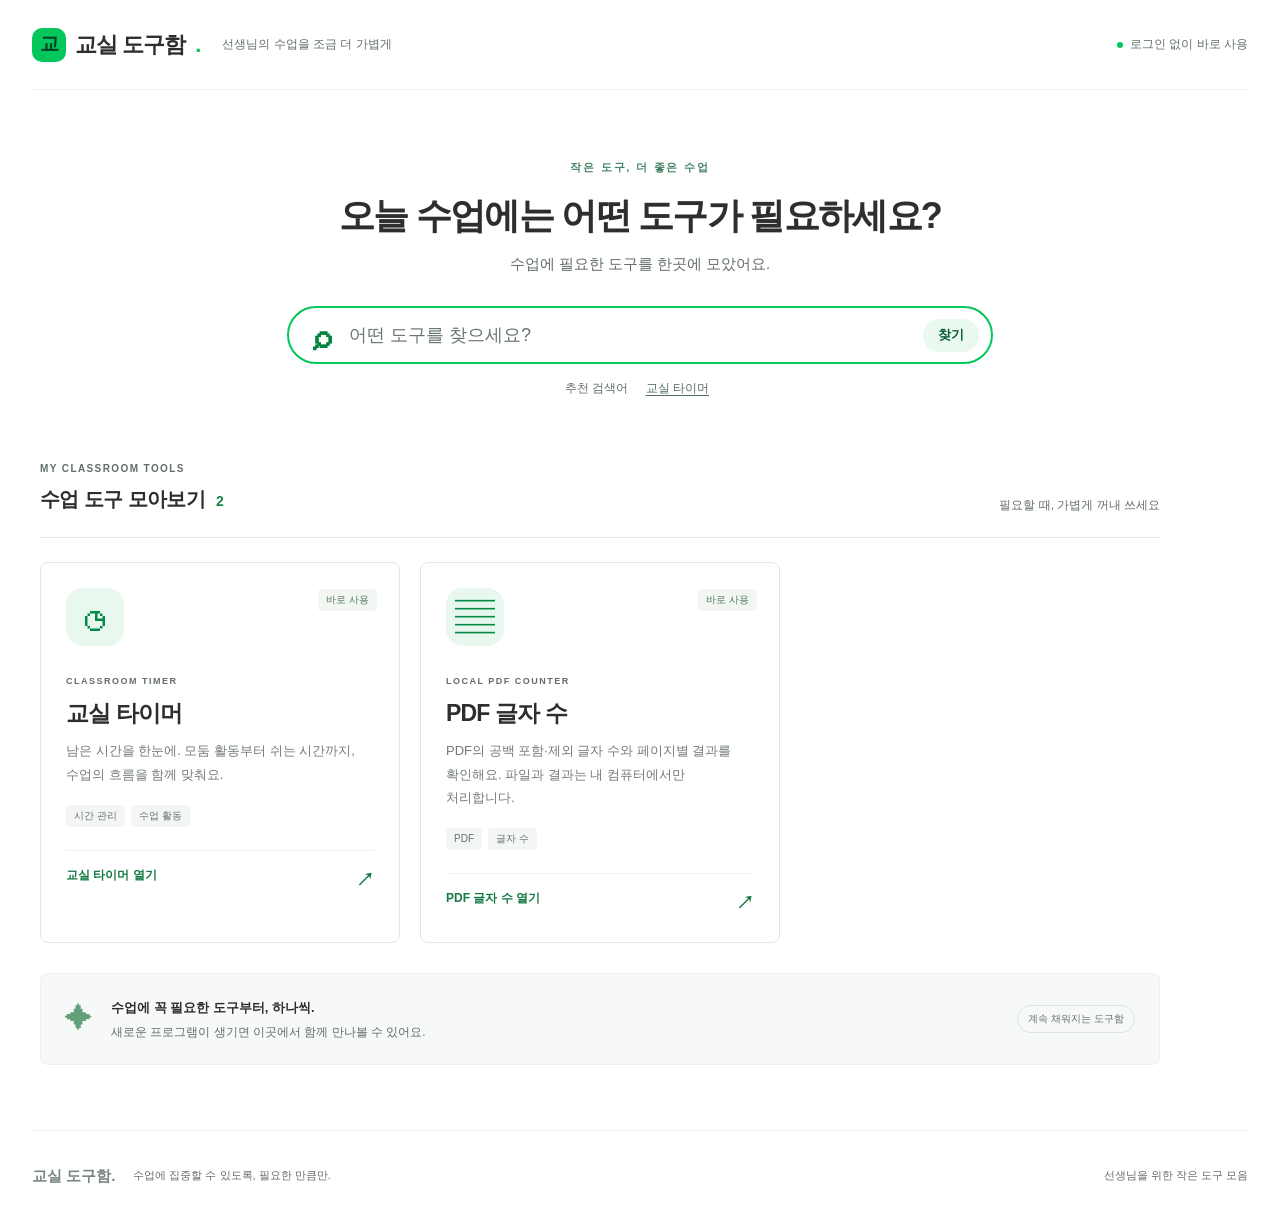
==== index.html @ 458b42a9 "Publish public timer and PDF hub; exclude private diary and runtime data" ====
<!doctype html>
<html lang="ko">
<head>
  <meta charset="utf-8">
  <meta name="viewport" content="width=device-width, initial-scale=1">
  <meta name="theme-color" content="#03c75a">
  <meta name="description" content="수업에 필요한 도구를 한곳에. 설치 없이 사용하는 교실 타이머와 교사 도구 허브.">
  <title>교실 도구함 · 수업에 필요한 작은 도구들</title>
  <link rel="stylesheet" href="styles.css">
  <script defer src="timer.js"></script>
  <script defer src="app.js"></script>
</head>
<body>
  <a class="skip" href="#main">본문으로 바로가기</a>
  <header class="topbar"><a class="brand" href="#/" aria-label="교실 도구함 홈"><span class="brand-mark">교</span>교실 도구함<span class="brand-dot">.</span></a><span class="top-note">선생님의 수업을 조금 더 가볍게</span><span class="local-badge"><i></i> 로그인 없이 바로 사용</span></header>
  <main id="main" tabindex="-1">
    <section id="hub-view">
      <div class="hero"><span class="eyebrow">작은 도구, 더 좋은 수업</span><h1>오늘 수업에는<br class="mobile-break"> 어떤 도구가 필요하세요?</h1><p>수업에 필요한 도구를 한곳에 모았어요.</p><form id="search-form" class="search" role="search"><span class="search-symbol" aria-hidden="true">⌕</span><label class="sr-only" for="search">프로그램 검색</label><input id="search" type="search" placeholder="어떤 도구를 찾으세요?" autocomplete="off"><button id="search-clear" type="button" aria-label="검색어 지우기" hidden>×</button><button class="search-submit" aria-label="검색">찾기</button></form><div class="search-hint">추천 검색어 <button type="button" id="suggest-timer">교실 타이머</button></div></div>
      <div class="hub-content"><div class="section-title"><div><span class="eyebrow">MY CLASSROOM TOOLS</span><h2>수업 도구 모아보기 <span id="tool-count">1</span></h2></div><span class="section-note">필요할 때, 가볍게 꺼내 쓰세요</span></div><div id="app-list" class="app-grid"></div><div id="empty-search" class="empty" hidden><span aria-hidden="true">⌕</span><h3>찾는 도구가 없어요</h3><p>다른 검색어를 입력하거나 전체 도구를 확인해 보세요.</p><button id="reset-search" class="button secondary">전체 도구 보기</button></div><p id="search-status" class="sr-only" role="status"></p><aside class="hub-tip"><span class="tip-icon" aria-hidden="true">✦</span><div><strong>수업에 꼭 필요한 도구부터, 하나씩.</strong><p>새로운 프로그램이 생기면 이곳에서 함께 만나볼 수 있어요.</p></div><span class="tip-tag">계속 채워지는 도구함</span></aside></div>
    </section>
    <section id="timer-view" hidden>
      <div class="timer-heading"><a href="#/" class="back-link">← 도구함으로</a><span class="privacy-note">입력한 정보는 저장하지 않아요</span></div>
      <div class="timer-page-title"><span class="eyebrow">CLASSROOM TIMER</span><h1>교실 타이머<span class="brand-dot">.</span></h1><p>활동의 시작부터 마무리까지, 함께 시간을 맞춰요.</p></div>
      <div class="timer-layout"><section id="timer-stage" class="timer-stage" aria-label="교실 타이머"><div class="stage-top"><span class="stage-label"><span class="live-dot"></span> 지금은 집중하는 시간</span><button id="fullscreen" class="icon-button" aria-label="전체 화면으로 보기">⛶ <span>전체 화면</span></button></div><div class="clock-content"><span id="state-label" class="state-pill">준비됐어요</span><div id="clock" class="clock" role="timer" aria-label="남은 시간" aria-live="off">05:00</div><p id="clock-caption">시간을 정하고 시작해 보세요</p><div class="progress-track" role="progressbar" aria-label="남은 시간 비율" aria-valuemin="0" aria-valuemax="100" aria-valuenow="100" id="progress"><div id="progress-fill"></div></div></div><div class="timer-controls"><button id="start" class="button primary"><span aria-hidden="true">▶</span> <span id="start-label">시작하기</span></button><button id="reset" class="button secondary">↻ 초기화</button></div><div class="stage-bottom"><span>수업의 흐름에 맞춰 자유롭게 사용하세요</span><span class="fullscreen-hint">Esc 키로 전체 화면 종료</span></div></section>
      <aside class="settings card"><div class="settings-title"><span class="settings-icon" aria-hidden="true">◷</span><h2>시간 설정</h2></div><p class="settings-description">활동에 필요한 시간을 정해 주세요.</p><fieldset id="time-fields"><legend class="sr-only">타이머 시간 설정</legend><span class="field-label">빠른 시간 선택</span><div class="presets"><button type="button" data-minutes="1">1분</button><button type="button" data-minutes="3">3분</button><button type="button" data-minutes="5" aria-pressed="true">5분</button><button type="button" data-minutes="10">10분</button></div><div class="divider"></div><span class="field-label">직접 입력</span><div class="time-inputs"><div><label for="minutes">분</label><input id="minutes" type="number" min="0" max="99" step="1" value="5" inputmode="numeric" aria-describedby="input-help input-error"></div><span class="colon" aria-hidden="true">:</span><div><label for="seconds">초</label><input id="seconds" type="number" min="0" max="59" step="1" value="0" inputmode="numeric" aria-describedby="input-help input-error"></div></div><p id="input-help" class="input-help">1초부터 99분 59초까지 설정할 수 있어요.</p></fieldset><p id="input-error" class="error" role="alert" hidden></p><p id="locked-help" class="input-help" hidden>시간을 바꾸려면 먼저 초기화해 주세요.</p><div class="divider"></div><label class="sound-row" for="sound"><span><strong>종료 알림음</strong><small>시간이 끝나면 소리로 알려드려요</small></span><input id="sound" type="checkbox" role="switch" checked></label><button id="test-sound" class="text-button" type="button">♪ 알림음 미리 듣기</button><p id="notice" class="notice" role="status"></p><div class="settings-tip"><strong>수업 전 확인해 주세요</strong><p>PC 음량과 절전 설정을 확인하면<br>더 편하게 사용할 수 있어요.</p></div></aside></div>
      <p id="timer-announcement" class="sr-only" role="status" aria-live="polite"></p>
    </section>
    <section id="not-found" class="empty" hidden><h1>페이지를 찾을 수 없어요</h1><a href="#/" class="button primary">도구함으로 돌아가기</a></section>
  </main>
  <footer><a class="footer-brand" href="#/">교실 도구함.</a><span>수업에 집중할 수 있도록, 필요한 만큼만.</span><span class="footer-right">선생님을 위한 작은 도구 모음</span></footer>
  <dialog id="leave-dialog"><h2>도구함으로 돌아갈까요?</h2><p>이동하면 실행 중인 타이머가 종료됩니다.</p><div class="dialog-actions"><button id="leave-cancel" class="button secondary">계속 사용하기</button><button id="leave-confirm" class="button primary">이동하기</button></div></dialog>
</body>
</html>
---- styles.css ----
:root{--page-bg:#fff;--text-body:#2e2e2e;--brand-primary:#03c75a;--border-default:#e3e5e8;--surface-subtle:#f5f7f8;--green-dark:#075c32;--muted:#727b77}*{box-sizing:border-box}body{margin:0;color:var(--text-body);background:var(--page-bg);font:14.7px/1.6 -apple-system,BlinkMacSystemFont,"Malgun Gothic","맑은 고딕",sans-serif}button,input{font:inherit}button,a,input{-webkit-tap-highlight-color:transparent}button{cursor:pointer}a{color:inherit;text-decoration:none}button:disabled{cursor:default;opacity:.45}[hidden]{display:none!important}:focus-visible{outline:2px solid #176bce;outline-offset:4px}button{transition:background .15s,color .15s}h1,h2,h3,p{margin:0}.sr-only,.skip{position:absolute;width:1px;height:1px;padding:0;overflow:hidden;clip:rect(0,0,0,0);white-space:nowrap}.skip:focus{width:auto;height:auto;clip:auto;padding:12px;z-index:10;background:white}.topbar{max-width:1280px;margin:0 auto;height:90px;display:flex;align-items:center;gap:22px;border-bottom:1px solid #edf0ee}.brand{font-weight:800;font-size:22px;letter-spacing:-1px;display:flex;align-items:center;gap:9px}.brand-mark{font-size:19px;display:grid;place-items:center;background:var(--brand-primary);width:34px;height:34px;border-radius:10px;color:#053e22}.brand-dot{color:var(--brand-primary);margin-left:1px}.top-note{color:#818883;font-size:12px}.local-badge{margin-left:auto;font-size:12px;color:#62736a;display:flex;align-items:center;gap:7px}.local-badge i,.live-dot{width:6px;height:6px;background:var(--brand-primary);border-radius:50%;display:inline-block}main{min-height:calc(100vh - 180px)}.hero{text-align:center;padding:65px 20px 56px}.eyebrow{font-size:11px;font-weight:700;letter-spacing:1.8px;color:#478365}.hero h1{font-size:36px;letter-spacing:-1.7px;line-height:1.4;margin-top:12px}.hero>p{color:var(--muted);margin-top:12px}.search{max-width:706px;height:58px;display:flex;align-items:center;border:2px solid var(--brand-primary);border-radius:30px;margin:30px auto 0;padding:0 12px 0 24px;gap:16px;text-align:left}.search-symbol{font-size:35px;font-weight:700;color:#00843d;line-height:1}.search input{border:0;outline:none;min-width:0;flex:1;font-size:18px;background:none}.search input::placeholder{color:#9ca59f}.search:focus-within{box-shadow:0 0 0 3px #03c75a18}.search button{border:0;background:none;font-size:20px;color:#427254}.search .search-submit{font-size:13px;border-radius:20px;background:#eaf9f0;padding:6px 15px;color:var(--green-dark);font-weight:700}.search-hint{margin-top:14px;color:#8c948f;font-size:12px}.search-hint button{margin-left:8px;border:0;background:none;color:#536d5e;font-size:12px;text-decoration:underline;text-underline-offset:3px}.hub-content{max-width:1120px;margin:0 auto 65px}.section-title{display:flex;justify-content:space-between;align-items:end;padding-bottom:22px;border-bottom:1px solid var(--border-default);margin-bottom:24px}.section-title .eyebrow{font-size:10px;letter-spacing:1.4px;color:#8a958e}.section-title h2{font-size:20px;letter-spacing:-.6px;margin-top:4px}.section-title h2>span{font-size:14px;color:#148346;margin-left:6px}.section-note{font-size:12px;color:#869089}.app-grid{display:grid;grid-template-columns:repeat(3,minmax(0,1fr));gap:20px}.app-card{border:1px solid var(--border-default);border-radius:8px;padding:25px;position:relative;display:block;background:white}.app-card:hover{border-color:#8acfa8;background:#fcfffd}.app-icon{width:58px;height:58px;display:grid;place-items:center;border-radius:17px;background:#e8f8ee;color:#07894a;font-size:40px;line-height:1;margin-bottom:22px}.app-badge{position:absolute;right:22px;top:26px;font-size:10px;padding:3px 8px;background:#f2f7f4;color:#537762;border-radius:4px}.app-label{font-size:9px;letter-spacing:1.5px;font-weight:700;color:#8d9991}.app-card h3{font-size:23px;letter-spacing:-.8px;margin:3px 0 8px}.app-card p{font-size:13px;color:#727b76;line-height:1.8;min-height:48px;word-break:keep-all}.tags{display:flex;gap:6px;margin:18px 0 23px}.tags span{font-size:10px;background:#f4f6f5;color:#66746b;border-radius:4px;padding:3px 8px}.app-action{display:flex;justify-content:space-between;border-top:1px solid #eef1ef;padding-top:15px;font-size:12px;font-weight:700;color:#147a43}.app-action span{font-size:18px}.hub-tip{margin-top:30px;background:#f7f9f8;border:1px solid #edf1ee;border-radius:8px;padding:22px 24px;display:flex;align-items:center;gap:18px}.tip-icon{color:#61a17a;font-size:28px}.hub-tip strong{font-size:13px}.hub-tip p{font-size:12px;color:#828b85;margin-top:3px}.tip-tag{margin-left:auto;font-size:10px;color:#89978d;border:1px solid #dde5df;border-radius:20px;padding:5px 10px}footer{max-width:1280px;margin:0 auto;border-top:1px solid #edf0ee;min-height:90px;display:flex;align-items:center;gap:18px;font-size:11px;color:#929992}.footer-brand{font-weight:800;font-size:15px;color:#78877d}.footer-right{margin-left:auto}.mobile-break{display:none}.empty{text-align:center;padding:60px 20px}.empty>span{font-size:44px;color:#90aa9a}.empty p{margin:12px 0 20px;color:var(--muted)}#timer-view{max-width:1120px;margin:0 auto;padding-bottom:55px}.timer-heading{display:flex;justify-content:space-between;padding-top:24px;align-items:center}.back-link{font-size:12px;color:#627569}.back-link:hover{text-decoration:underline}.privacy-note{font-size:11px;color:#929b95}.timer-page-title{margin:35px 0 30px}.timer-page-title h1{font-size:32px;letter-spacing:-1.2px;margin-top:4px}.timer-page-title p{margin-top:7px;color:#7a857d;font-size:13px}.timer-layout{display:grid;grid-template-columns:minmax(0,1fr) 315px;gap:24px;align-items:start}.timer-stage{border:1px solid #dce8e0;border-radius:8px;padding:24px 28px;background:#fcfefd;display:flex;flex-direction:column;min-width:0}.stage-top{display:flex;align-items:center;justify-content:space-between;gap:10px}.stage-label{font-size:12px;color:#5a7865;display:flex;gap:8px;align-items:center}.icon-button{border:1px solid #e1e9e4;background:white;border-radius:5px;font-size:17px;color:#5e7166;padding:4px 9px;white-space:nowrap}.icon-button span{font-size:11px;margin-left:3px}.icon-button:hover{background:#edf7f1}.clock-content{text-align:center;padding:40px 0 30px}.state-pill{display:inline-block;background:#edf6f0;color:#47785c;padding:4px 12px;border-radius:20px;font-size:11px;font-weight:700}.clock{font-family:ui-monospace,"Cascadia Code",Consolas,monospace;font-variant-numeric:tabular-nums;font-size:clamp(64px,9.8vw,138px);letter-spacing:-8px;line-height:1.45;font-weight:600;color:#183e2b;margin:8px 0}.clock-content p{font-size:12px;color:#7f8e84}.progress-track{height:5px;background:#e7eee9;border-radius:10px;overflow:hidden;width:80%;margin:32px auto 0}.progress-track>div{height:100%;width:100%;background:var(--brand-primary);border-radius:10px}.timer-controls{display:flex;justify-content:center;gap:10px}.button{display:inline-flex;align-items:center;justify-content:center;gap:9px;padding:12px 22px;border-radius:6px;border:1px solid transparent;font-size:14px;font-weight:700;min-height:46px}.primary{background:var(--brand-primary);color:#053c21}.primary:hover{background:#08b354}.secondary{background:white;border-color:#dfe7e1;color:#52695b}.secondary:hover{background:#f0f6f2}#start{min-width:182px}.stage-bottom{display:flex;justify-content:center;border-top:1px solid #eaf0ec;margin-top:32px;padding-top:17px;font-size:10px;color:#8f9c93}.fullscreen-hint{display:none}.card{border:1px solid var(--border-default);border-radius:8px;padding:24px}.settings-title{display:flex;align-items:center;gap:8px}.settings-title h2{font-size:16px}.settings-icon{font-size:22px;color:#59956e}.settings-description{font-size:11px;color:#859087;margin:6px 0 22px}fieldset{padding:0;margin:0;border:0;min-width:0}.field-label{font-size:12px;font-weight:700;color:#5c6c61}.presets{display:grid;grid-template-columns:repeat(4,1fr);gap:6px;margin-top:10px}.presets button{border:1px solid #e0e7e2;background:white;border-radius:5px;padding:8px 0;font-size:12px;color:#64766a}.presets button[aria-pressed=true]{background:#eaf9f0;border-color:#7bc89a;color:#126536;font-weight:700}.presets button:hover{background:#edf7f0}.divider{height:1px;background:#edf0ee;margin:22px 0}.time-inputs{display:flex;gap:12px;align-items:end;margin-top:12px}.time-inputs>div{flex:1;min-width:0}.time-inputs label{font-size:11px;color:#829087;display:block;margin-bottom:5px}.time-inputs input{width:100%;height:48px;border:1px solid #dee6e0;border-radius:5px;text-align:center;font-size:22px;color:#32543e;background:#fff;font-variant-numeric:tabular-nums}.time-inputs input[aria-invalid=true]{border-color:#bc4231}.colon{height:48px;line-height:48px;color:#829087}.input-help{font-size:10px;color:#7c8a81;margin-top:10px}.sound-row{display:flex;align-items:center;justify-content:space-between;gap:10px}.sound-row strong{display:block;font-size:12px}.sound-row small{display:block;color:#86928a;font-size:10px;margin-top:4px}.sound-row input{appearance:none;width:35px;height:21px;background:#aab5ae;border-radius:20px;position:relative;flex-shrink:0;cursor:pointer}.sound-row input:checked{background:#119a50}.sound-row input:before{content:"";position:absolute;width:15px;height:15px;border-radius:50%;background:white;left:3px;top:3px}.sound-row input:checked:before{left:17px}.text-button{border:0;background:none;color:#326d48;font-size:11px;padding:9px 0;text-decoration:underline;text-underline-offset:3px}.settings-tip{padding:14px;background:#f6f8f6;border-radius:5px;margin-top:15px}.settings-tip strong{font-size:11px;color:#68796c}.settings-tip p{font-size:10px;color:#89948c;margin-top:5px}.error,.notice{font-size:11px;color:#a43c29;margin-top:8px;overflow-wrap:anywhere}.notice:empty{display:none}[data-state=finished] .state-pill{background:#fff0de;color:#8e4e0c}[data-state=finished] .clock{color:#a15916}[data-state=paused] .state-pill{background:#fff5de;color:#855f20}dialog{border:1px solid var(--border-default);border-radius:12px;padding:28px;max-width:calc(100vw - 32px);box-shadow:0 15px 70px #12322222}dialog::backdrop{background:#132b2166}dialog h2{font-size:20px}dialog p{margin:12px 0 24px;color:#6a786e;font-size:13px}.dialog-actions{display:flex;gap:8px;justify-content:flex-end}#timer-stage:fullscreen{background:#fcfefd;padding:32px 5vw;border:0;border-radius:0;width:100%;height:100%;overflow:auto;justify-content:space-between}#timer-stage:fullscreen .clock-content{padding:10px 0}#timer-stage:fullscreen .clock{font-size:clamp(64px,min(22vw,35vh),340px);letter-spacing:-.05em;line-height:1.2}#timer-stage:fullscreen .clock-caption{font-size:20px}#timer-stage:fullscreen .state-pill{font-size:16px}#timer-stage:fullscreen .stage-bottom{justify-content:space-between}#timer-stage:fullscreen .fullscreen-hint{display:inline}#timer-stage:fullscreen .progress-track{margin-top:20px}#timer-stage:fullscreen .button{font-size:18px;min-height:54px}.timer-stage:fullscreen .timer-controls{margin-top:12px}@media(min-width:1600px){.hero{padding-top:80px;padding-bottom:65px}}@media(max-width:1350px){.topbar,footer{margin-left:32px;margin-right:32px}.hub-content,#timer-view{margin-left:40px;margin-right:40px}}@media(max-width:1023px){.app-grid{grid-template-columns:repeat(2,minmax(0,1fr))}.timer-layout{grid-template-columns:1fr}.settings{max-width:none}.clock{font-size:clamp(80px,17vw,150px)}.settings-tip br{display:none}.settings-description{margin-bottom:15px}.top-note{display:none}.clock-content{padding-top:25px}}@media(max-width:600px){.topbar{height:72px;margin:0 20px}.brand{font-size:18px}.brand-mark{width:29px;height:29px;font-size:16px}.local-badge{font-size:10px}.hero{padding:44px 20px 40px}.hero h1{font-size:27px;letter-spacing:-1px}.hero>p{font-size:12px}.mobile-break{display:block}.search{height:54px;padding-left:16px;gap:10px}.search input{font-size:14px}.search .search-submit{font-size:11px;padding:5px 10px}.hub-content,#timer-view{margin-left:20px;margin-right:20px}.app-grid{grid-template-columns:1fr}.section-note,.tip-tag,.privacy-note{display:none}.section-title h2{font-size:19px}.hub-tip{padding:18px 16px;gap:12px}.hub-tip strong{font-size:12px}.hub-tip p{font-size:11px}.hub-content{margin-bottom:40px}footer{margin:0 20px;flex-wrap:wrap;gap:8px 12px;padding:20px 0}.footer-right{width:100%;margin:0}.timer-page-title{margin:25px 0}.timer-page-title h1{font-size:28px}.timer-page-title p{font-size:11px}.timer-stage{padding:18px 16px}.stage-label{font-size:10px}.icon-button{font-size:15px}.clock{font-size:clamp(60px,19vw,110px);letter-spacing:-4px}.clock-content{padding:28px 0}.clock-content p{font-size:11px}#start{min-width:0;flex:1}.timer-controls .button{padding:11px 16px}.stage-bottom{font-size:9px}.settings{padding:20px}.dialog-actions{flex-wrap:wrap}#timer-stage:fullscreen{padding:20px}#timer-stage:fullscreen .clock{font-size:clamp(50px,min(23vw,35vh),340px)}#timer-stage:fullscreen .stage-bottom{flex-wrap:wrap;gap:8px}}@media(prefers-reduced-motion:reduce){*{transition:none!important;scroll-behavior:auto!important}}
:root{--muted:#626e66}
/* Keep small helper text readable on white and pale surfaces. */
.top-note,.local-badge,.section-note,.section-title .eyebrow,.search-hint,.app-label,.hub-tip p,.tip-tag,.privacy-note,.timer-page-title p,.clock-content p,.stage-bottom,.settings-description,.time-inputs label,.input-help,.sound-row small,.settings-tip p,footer{color:#626e66}
.search input::placeholder{color:#69766d}
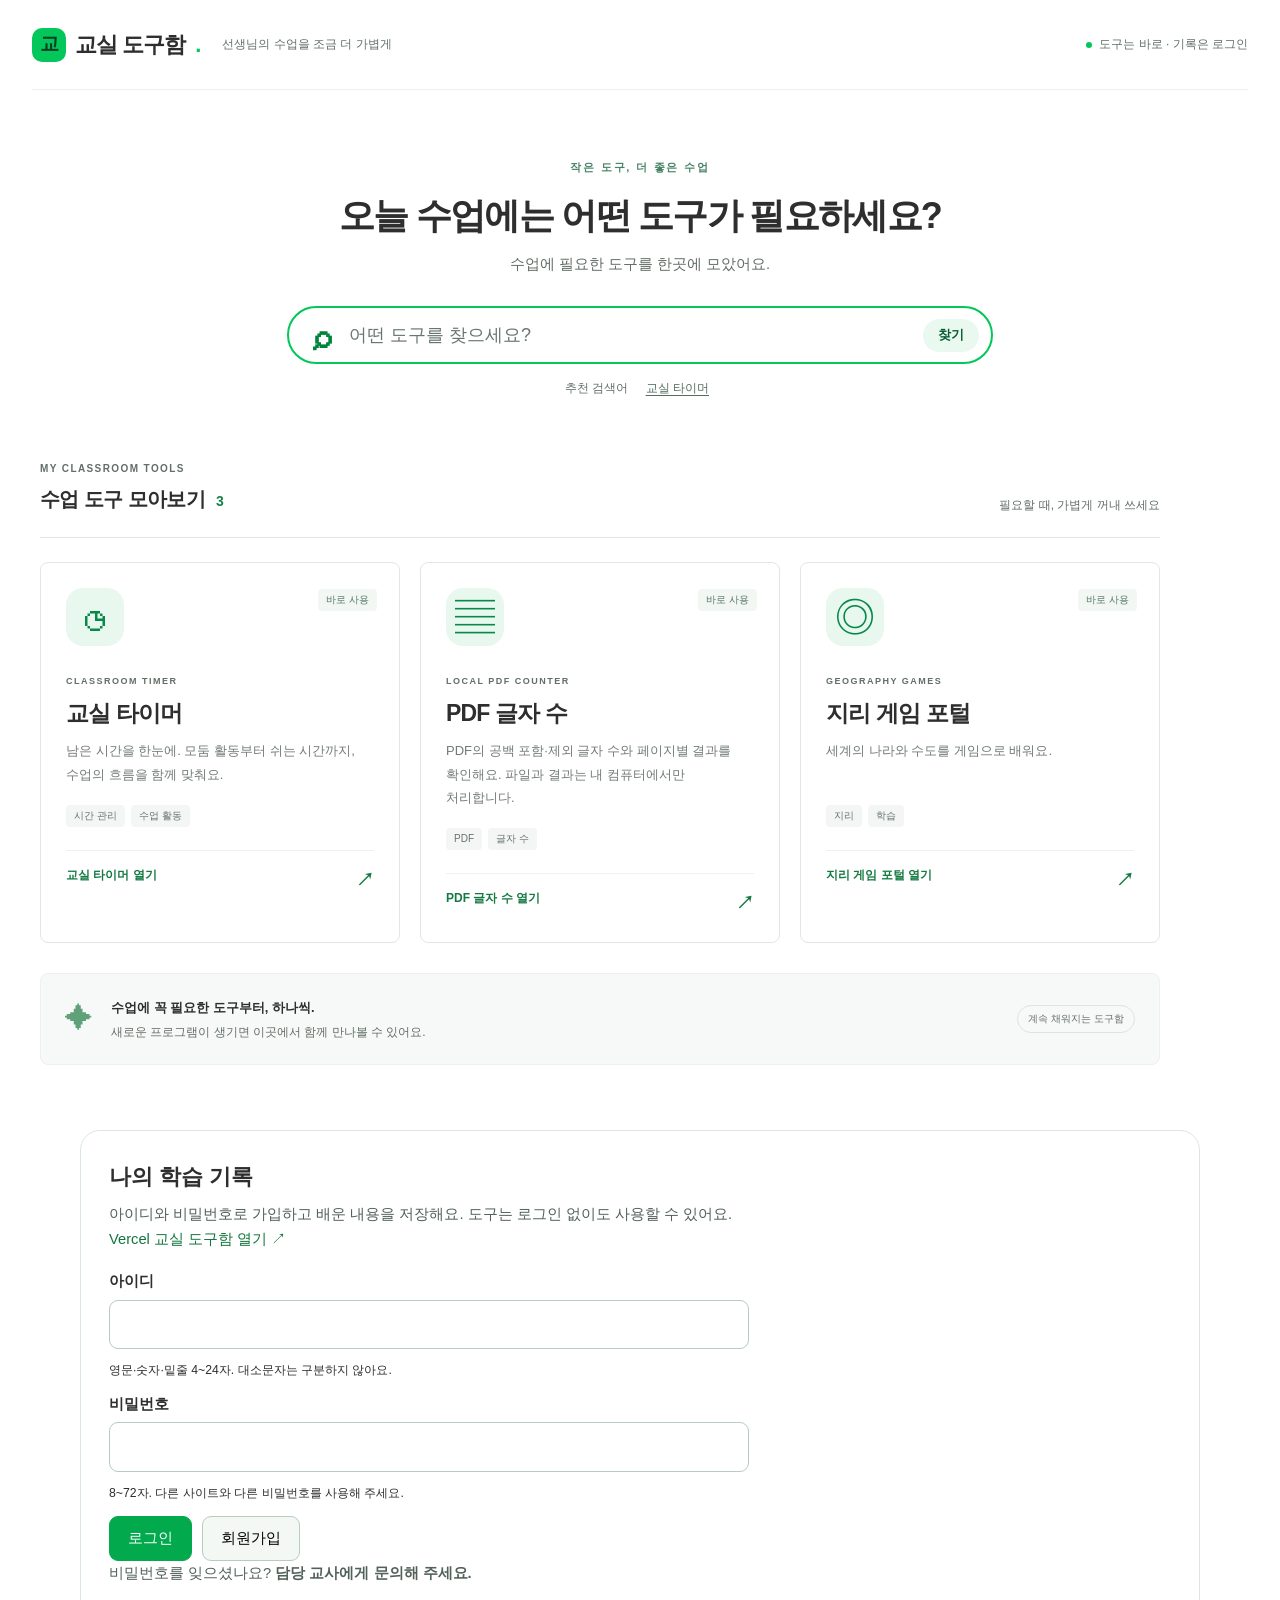
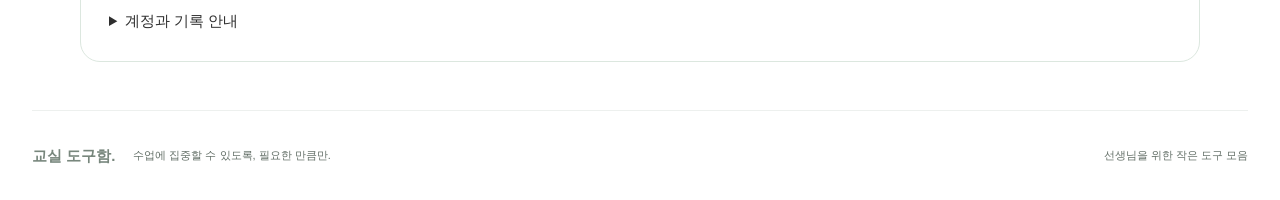
==== commit 4a85e1e0: "Add username accounts and private learning records with Supabase" ====
--- a/index.html
+++ b/index.html
@@ -9,10 +9,11 @@
   <link rel="stylesheet" href="styles.css">
   <script defer src="timer.js"></script>
   <script defer src="app.js"></script>
+<link rel="stylesheet" href="account.css"><script type="module" src="account.js"></script>
 </head>
 <body>
   <a class="skip" href="#main">본문으로 바로가기</a>
-  <header class="topbar"><a class="brand" href="#/" aria-label="교실 도구함 홈"><span class="brand-mark">교</span>교실 도구함<span class="brand-dot">.</span></a><span class="top-note">선생님의 수업을 조금 더 가볍게</span><span class="local-badge"><i></i> 로그인 없이 바로 사용</span></header>
+  <header class="topbar"><a class="brand" href="#/" aria-label="교실 도구함 홈"><span class="brand-mark">교</span>교실 도구함<span class="brand-dot">.</span></a><span class="top-note">선생님의 수업을 조금 더 가볍게</span><span class="local-badge"><i></i> 도구는 바로 · 기록은 로그인</span></header>
   <main id="main" tabindex="-1">
     <section id="hub-view">
       <div class="hero"><span class="eyebrow">작은 도구, 더 좋은 수업</span><h1>오늘 수업에는<br class="mobile-break"> 어떤 도구가 필요하세요?</h1><p>수업에 필요한 도구를 한곳에 모았어요.</p><form id="search-form" class="search" role="search"><span class="search-symbol" aria-hidden="true">⌕</span><label class="sr-only" for="search">프로그램 검색</label><input id="search" type="search" placeholder="어떤 도구를 찾으세요?" autocomplete="off"><button id="search-clear" type="button" aria-label="검색어 지우기" hidden>×</button><button class="search-submit" aria-label="검색">찾기</button></form><div class="search-hint">추천 검색어 <button type="button" id="suggest-timer">교실 타이머</button></div></div>
@@ -26,8 +27,37 @@
       <p id="timer-announcement" class="sr-only" role="status" aria-live="polite"></p>
     </section>
     <section id="not-found" class="empty" hidden><h1>페이지를 찾을 수 없어요</h1><a href="#/" class="button primary">도구함으로 돌아가기</a></section>
+    <section class="account-panel" id="account-panel" aria-labelledby="account-name">
+      <h2 id="account-name">나의 학습 기록</h2>
+      <p>아이디와 비밀번호로 가입하고 배운 내용을 저장해요. 도구는 로그인 없이도 사용할 수 있어요.</p>
+      <p><a class="account-link" href="https://classroom-toolbox.vercel.app/">Vercel 교실 도구함 열기 ↗</a></p>
+      <form id="auth-form">
+        <label for="username">아이디<input id="username" name="username" autocomplete="username" pattern="[A-Za-z0-9_]{4,24}" minlength="4" maxlength="24" required aria-describedby="username-help"></label>
+        <small id="username-help">영문·숫자·밑줄 4~24자. 대소문자는 구분하지 않아요.</small>
+        <label for="password">비밀번호<input id="password" name="password" type="password" autocomplete="current-password" minlength="8" maxlength="72" required aria-describedby="password-help"></label>
+        <small id="password-help">8~72자. 다른 사이트와 다른 비밀번호를 사용해 주세요.</small>
+        <div class="account-actions"><button class="primary" type="submit" id="login">로그인</button><button type="submit" id="signup">회원가입</button></div>
+      </form>
+      <p>비밀번호를 잊으셨나요? <strong>담당 교사에게 문의해 주세요.</strong></p>
+      <button id="logout" type="button" hidden>로그아웃</button>
+      <p id="account-status" class="account-status" role="status" aria-live="polite"></p>
+      <div id="learning-area" hidden>
+        <h3>오늘의 학습 남기기</h3>
+        <form id="record-form">
+          <label for="studied-on">학습 날짜<input id="studied-on" type="date" required></label>
+          <label for="subject">과목·활동<input id="subject" maxlength="80" required placeholder="예: 지리 · 기후 단원"></label>
+          <label for="learning-minutes">학습 시간(분)<input id="learning-minutes" type="number" min="1" max="1440" step="1" required></label>
+          <label for="learning-content">배운 내용<textarea id="learning-content" maxlength="4000" required placeholder="오늘 배운 내용과 느낀 점을 적어 보세요."></textarea></label>
+          <button class="primary" type="submit">학습 기록 저장</button>
+        </form>
+        <h3>나의 기록</h3><p id="record-summary"></p><button id="reload-records" type="button">다시 불러오기</button><div id="records"></div>
+      </div>
+      <details><summary>계정과 기록 안내</summary><p>아이디·인증 정보와 학습 기록은 Supabase 서울 리전에 저장합니다. 본인 계정에서 기록을 확인·삭제할 수 있어요. 공용 컴퓨터에서는 사용 후 로그아웃해 주세요. 회원 탈퇴와 계정 복구는 담당 교사에게 문의해 주세요.</p></details>
+    </section>
   </main>
   <footer><a class="footer-brand" href="#/">교실 도구함.</a><span>수업에 집중할 수 있도록, 필요한 만큼만.</span><span class="footer-right">선생님을 위한 작은 도구 모음</span></footer>
   <dialog id="leave-dialog"><h2>도구함으로 돌아갈까요?</h2><p>이동하면 실행 중인 타이머가 종료됩니다.</p><div class="dialog-actions"><button id="leave-cancel" class="button secondary">계속 사용하기</button><button id="leave-confirm" class="button primary">이동하기</button></div></dialog>
 </body>
 </html>
+
+
--- a/account.css
+++ b/account.css
@@ -0,0 +1 @@
+.account-panel{max-width:1120px;margin:24px auto 48px;padding:28px;border:1px solid #dce7df;border-radius:20px;background:#fff}.account-panel h2{margin:0 0 8px}.account-panel h3{margin-top:26px}.account-panel form{display:grid;gap:12px;max-width:640px;margin-top:18px}.account-panel label{display:grid;gap:6px;font-weight:600}.account-panel input,.account-panel textarea{width:100%;padding:12px;border:1px solid #b9cbbf;border-radius:9px;font:inherit;box-sizing:border-box}.account-panel textarea{min-height:110px;resize:vertical}.account-actions{display:flex;gap:10px;flex-wrap:wrap}.account-panel button{cursor:pointer;padding:10px 18px;border:1px solid #b9cbbf;border-radius:9px;background:#f4f8f5;font:inherit}.account-panel button.primary{background:#03a94d;color:white;border-color:#03a94d}.account-panel button:disabled{opacity:.55;cursor:wait}.account-panel p{line-height:1.7;color:#526159}.record{padding:18px 0;border-bottom:1px solid #e4ece6}.record p{white-space:pre-wrap;overflow-wrap:anywhere}.record button{font-size:14px}.account-status{min-height:1.6em}.account-link{color:#13753d}.account-panel [hidden]{display:none!important}@media(max-width:720px){.account-panel{margin:16px;padding:20px}}
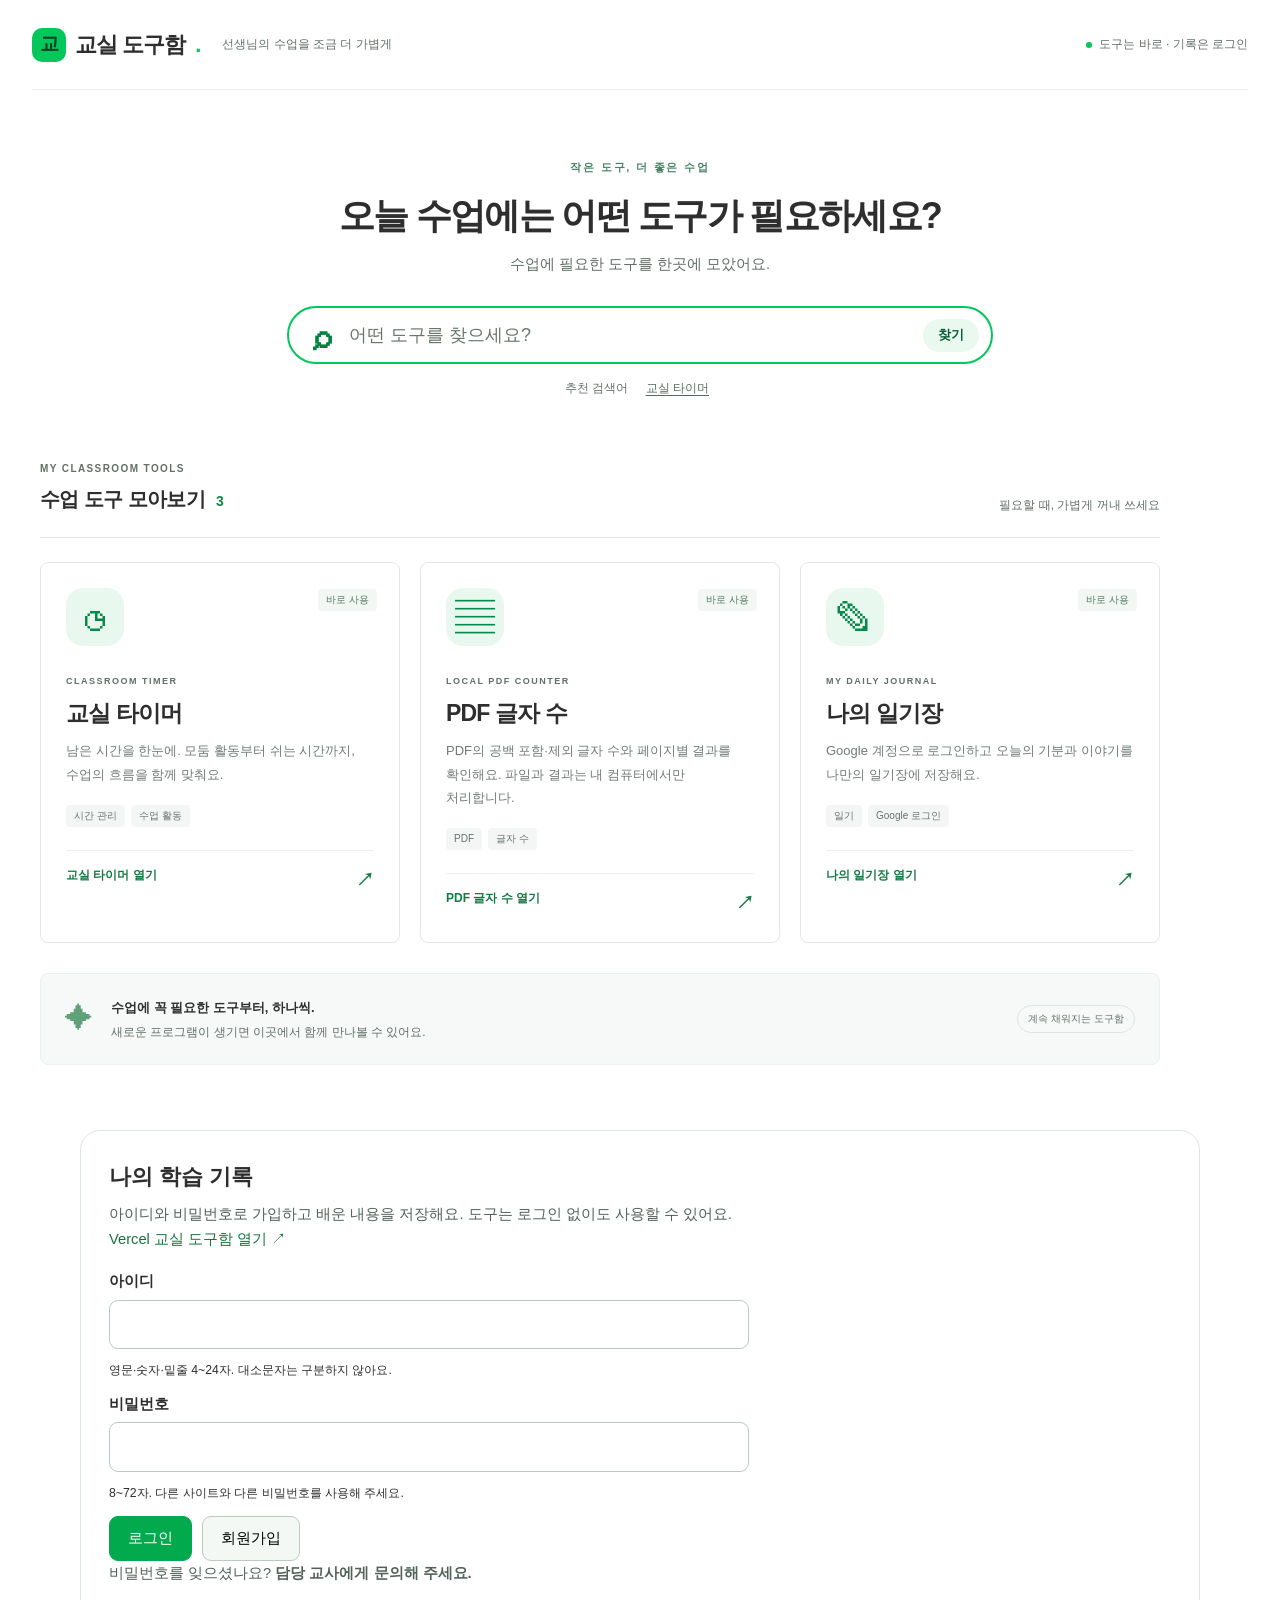
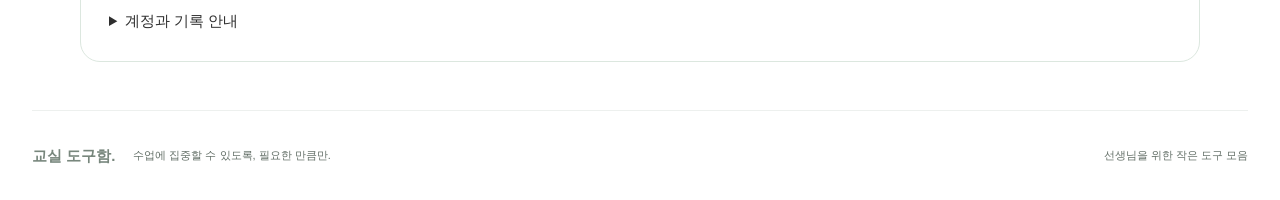
==== commit 6500a9ac: "Connect Firebase diary and public Vercel classroom toolbox" ====
--- a/index.html
+++ b/index.html
@@ -30,7 +30,7 @@
     <section class="account-panel" id="account-panel" aria-labelledby="account-name">
       <h2 id="account-name">나의 학습 기록</h2>
       <p>아이디와 비밀번호로 가입하고 배운 내용을 저장해요. 도구는 로그인 없이도 사용할 수 있어요.</p>
-      <p><a class="account-link" href="https://classroom-toolbox.vercel.app/">Vercel 교실 도구함 열기 ↗</a></p>
+      <p><a class="account-link" href="https://classroom-toolbox-seven.vercel.app/">Vercel 교실 도구함 열기 ↗</a></p>
       <form id="auth-form">
         <label for="username">아이디<input id="username" name="username" autocomplete="username" pattern="[A-Za-z0-9_]{4,24}" minlength="4" maxlength="24" required aria-describedby="username-help"></label>
         <small id="username-help">영문·숫자·밑줄 4~24자. 대소문자는 구분하지 않아요.</small>
@@ -61,3 +61,5 @@
 </html>
 
 
+
+
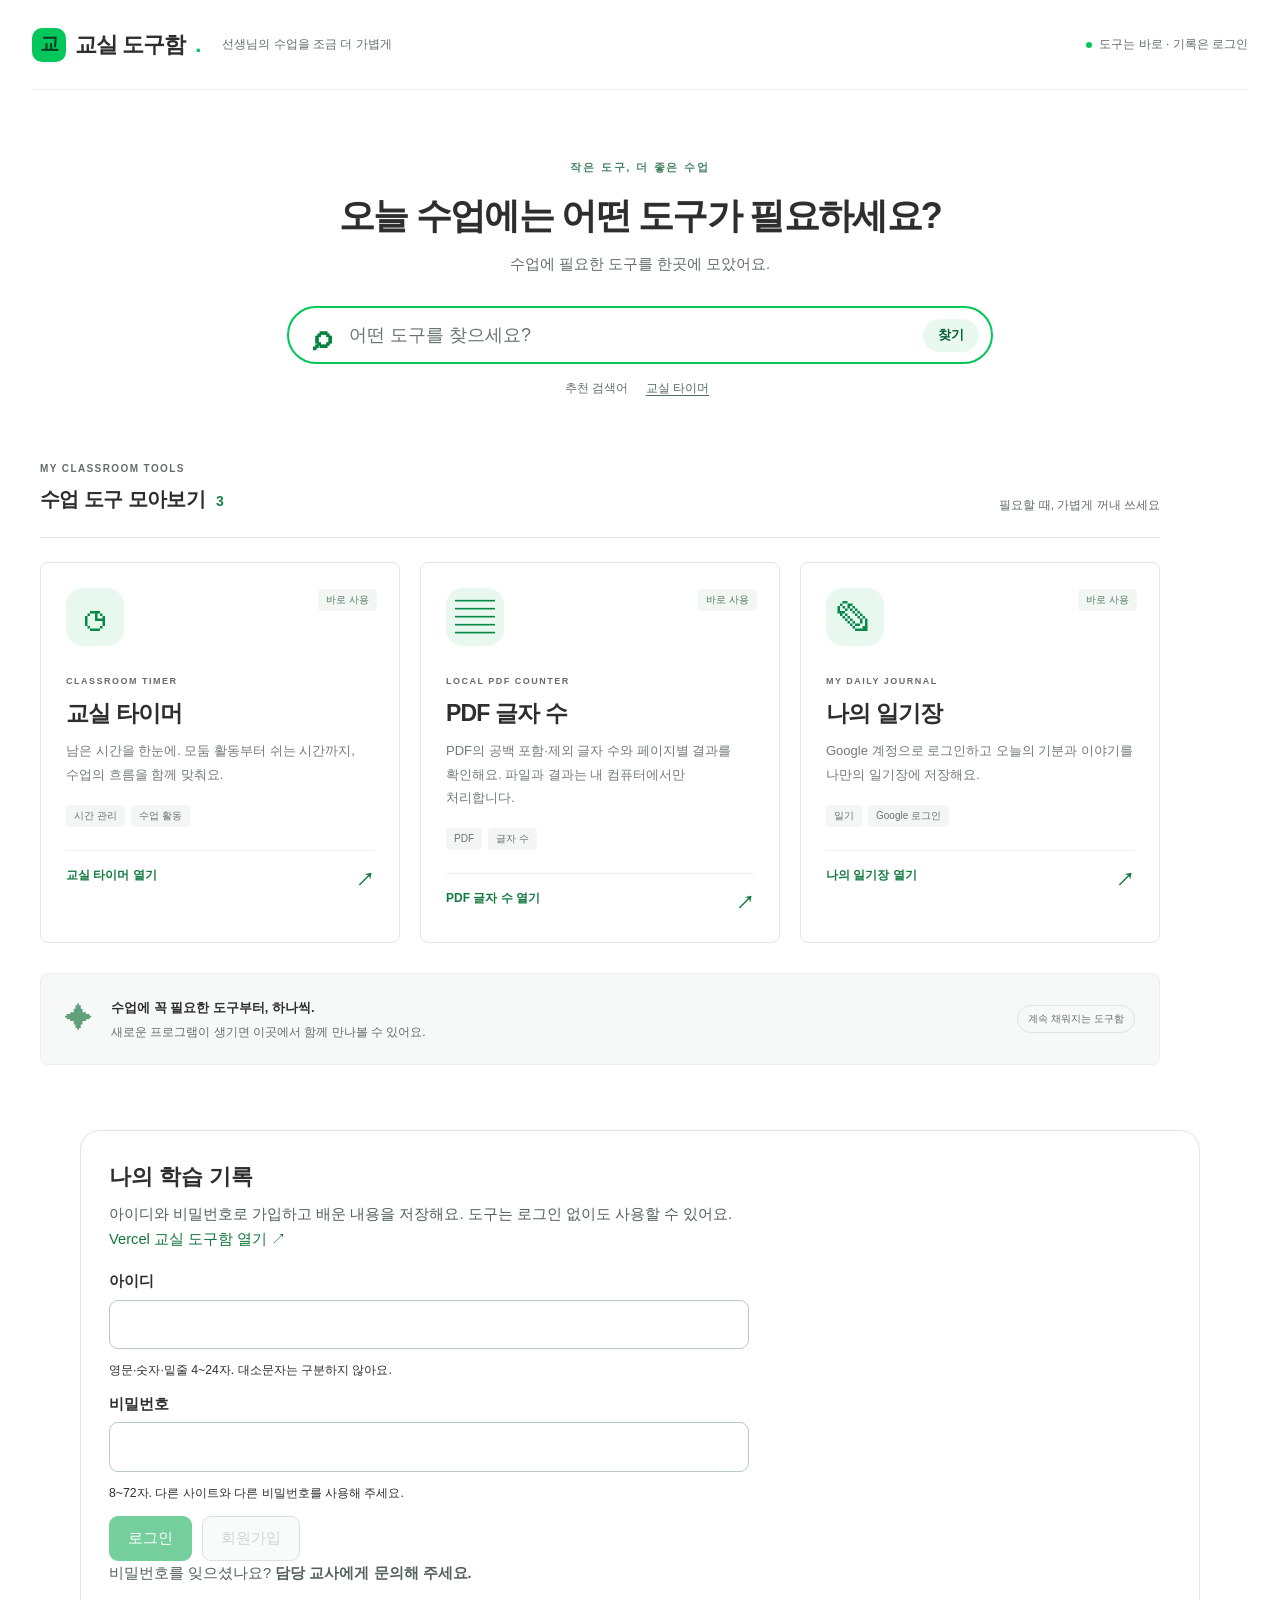
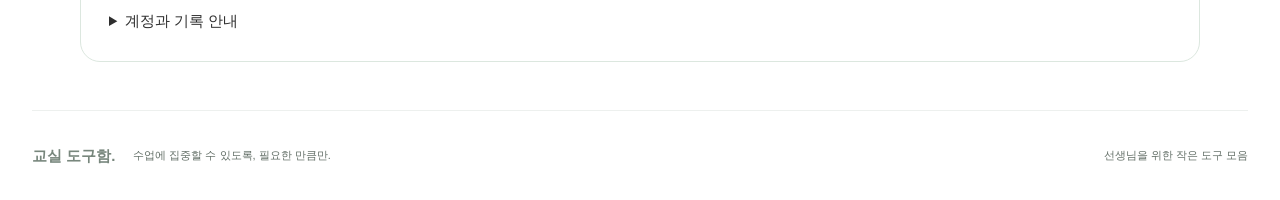
==== commit 429a3738: "Keep account form disabled until authentication code is ready" ====
--- a/index.html
+++ b/index.html
@@ -31,12 +31,12 @@
       <h2 id="account-name">나의 학습 기록</h2>
       <p>아이디와 비밀번호로 가입하고 배운 내용을 저장해요. 도구는 로그인 없이도 사용할 수 있어요.</p>
       <p><a class="account-link" href="https://classroom-toolbox-seven.vercel.app/">Vercel 교실 도구함 열기 ↗</a></p>
-      <form id="auth-form">
+      <form id="auth-form" method="post">
         <label for="username">아이디<input id="username" name="username" autocomplete="username" pattern="[A-Za-z0-9_]{4,24}" minlength="4" maxlength="24" required aria-describedby="username-help"></label>
         <small id="username-help">영문·숫자·밑줄 4~24자. 대소문자는 구분하지 않아요.</small>
         <label for="password">비밀번호<input id="password" name="password" type="password" autocomplete="current-password" minlength="8" maxlength="72" required aria-describedby="password-help"></label>
         <small id="password-help">8~72자. 다른 사이트와 다른 비밀번호를 사용해 주세요.</small>
-        <div class="account-actions"><button class="primary" type="submit" id="login">로그인</button><button type="submit" id="signup">회원가입</button></div>
+        <div class="account-actions"><button class="primary" type="submit" id="login" disabled>로그인</button><button type="submit" id="signup" disabled>회원가입</button></div>
       </form>
       <p>비밀번호를 잊으셨나요? <strong>담당 교사에게 문의해 주세요.</strong></p>
       <button id="logout" type="button" hidden>로그아웃</button>
